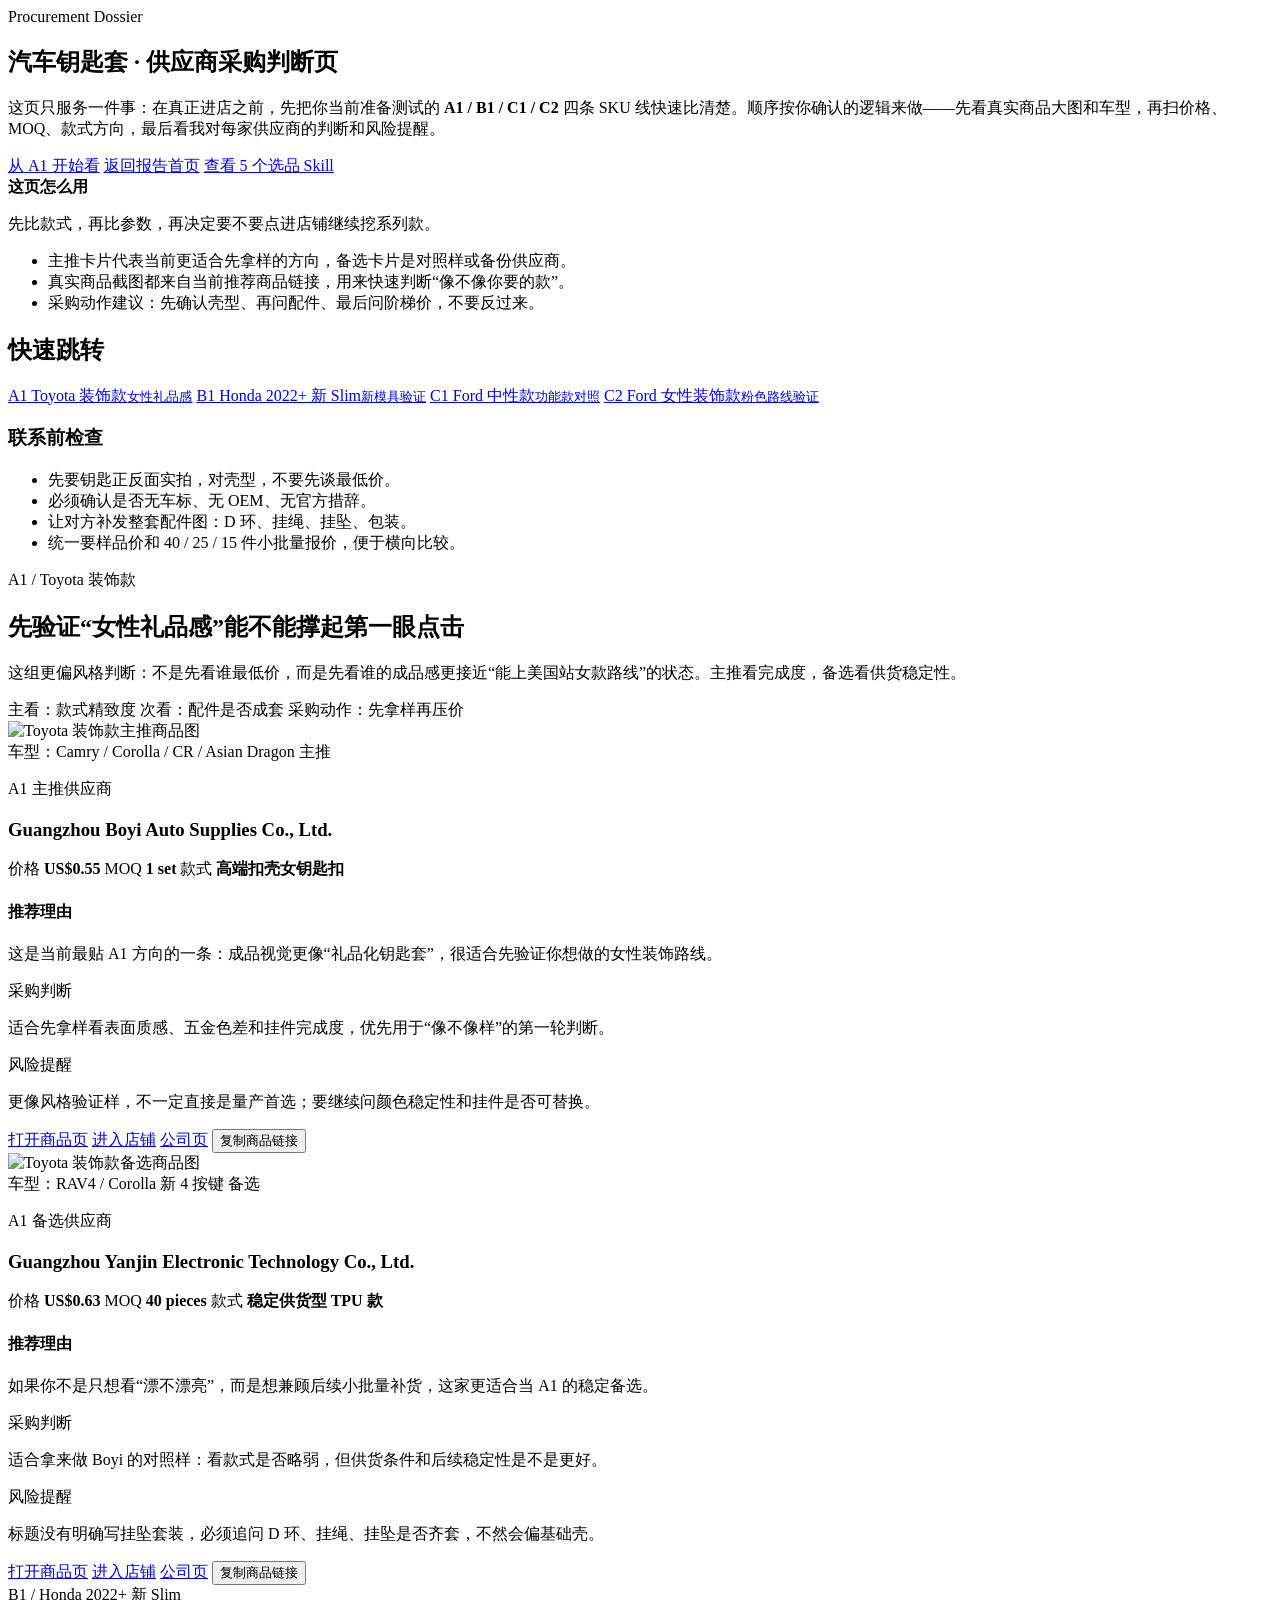
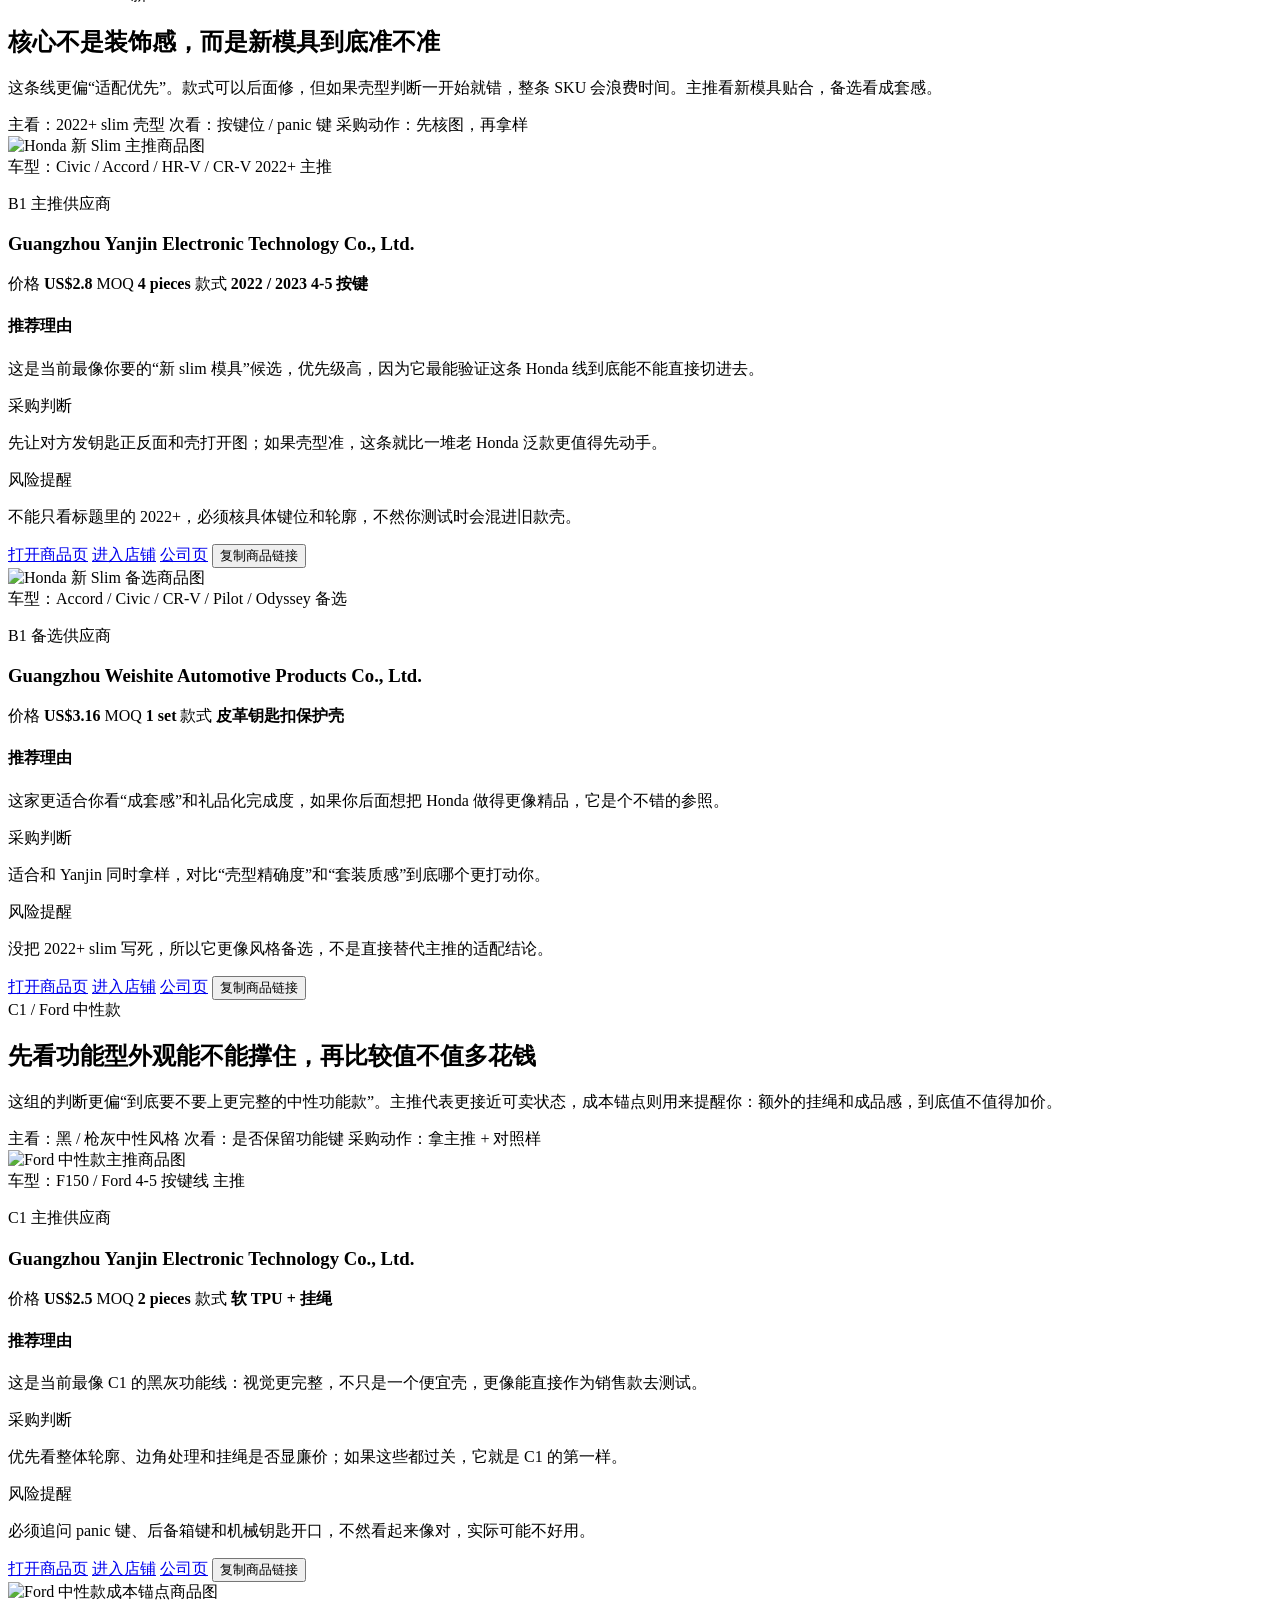
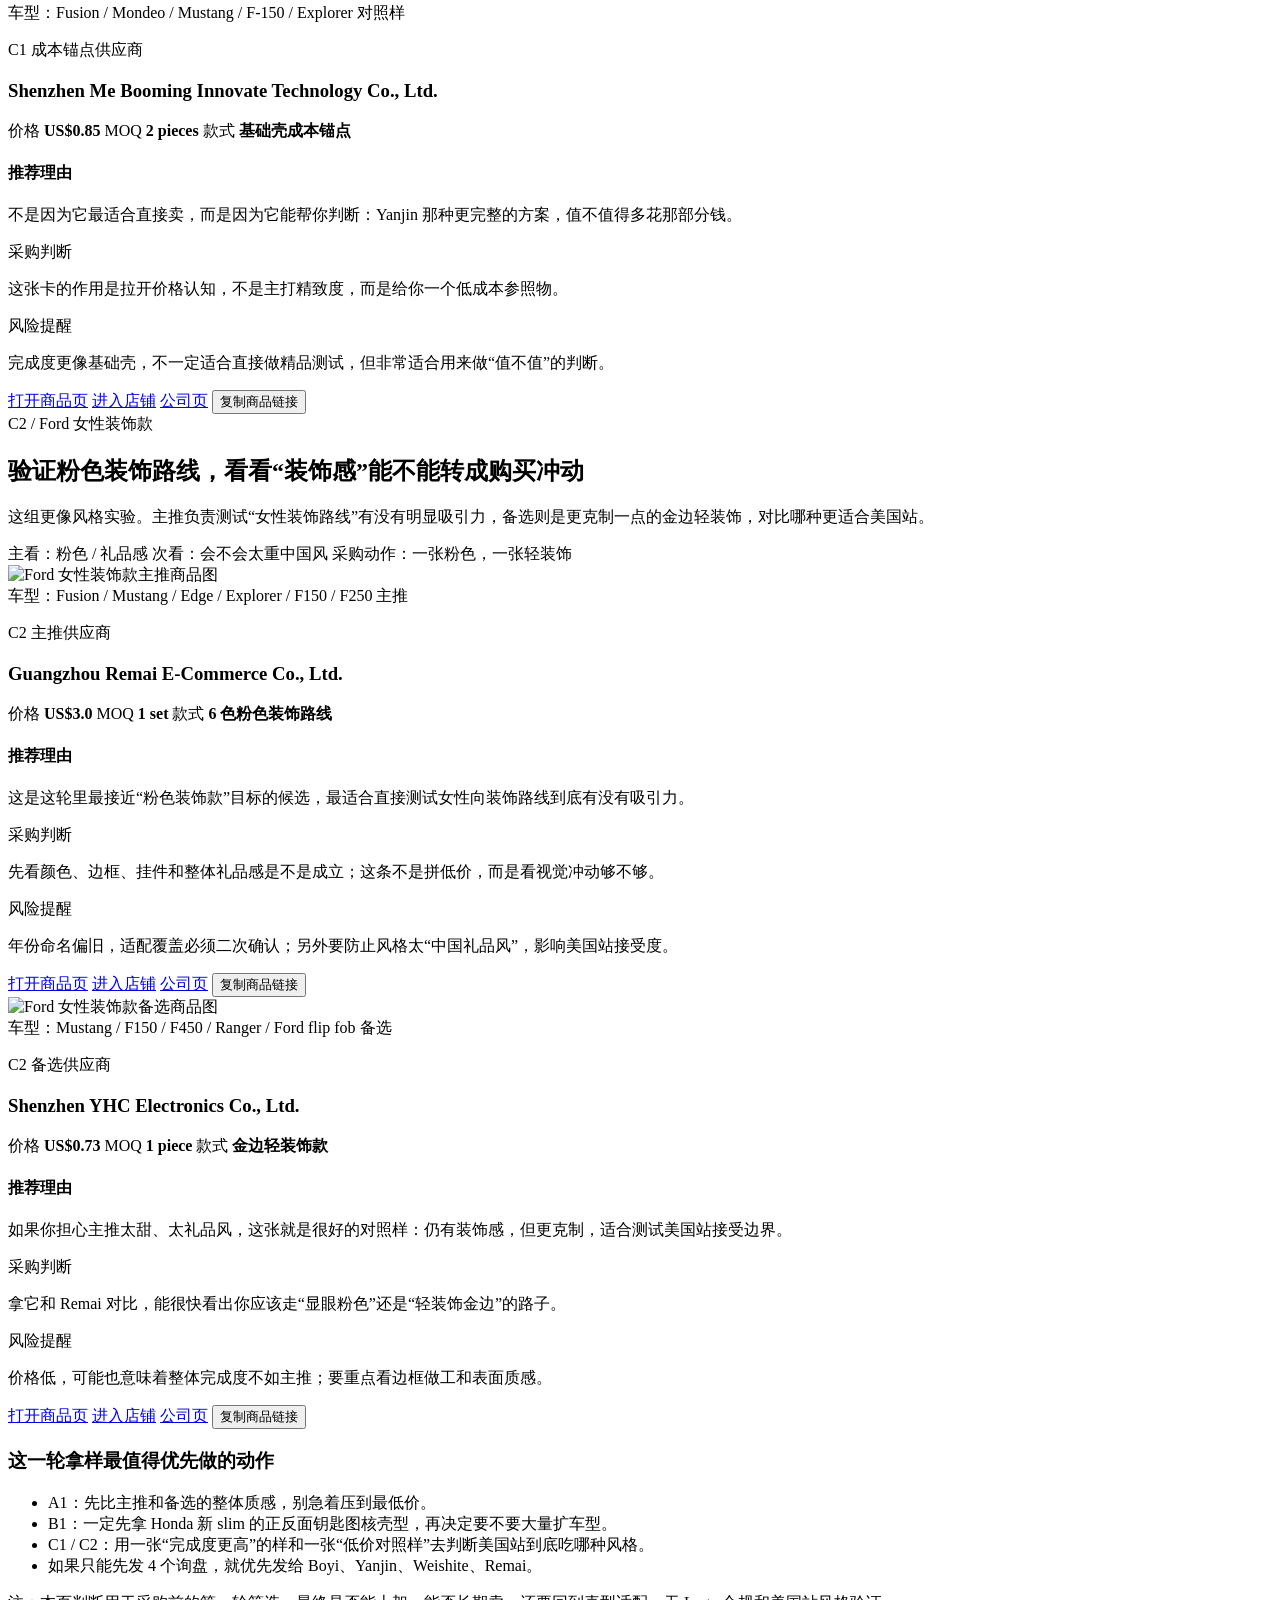
==== procurement/index.html @ e3910a0a "Deploy site update: procurement/index.html" ====
<!doctype html>
<html lang="zh-CN">
<head>
  <meta charset="UTF-8" />
  <meta name="viewport" content="width=device-width, initial-scale=1.0" />
  <title>供应商采购判断页</title>
  <link rel="stylesheet" href="./procurement.css" />
</head>
<body>
  <main class="shell">
    <section class="hero">
      <div class="hero-grid">
        <div class="hero-copy">
          <span class="eyebrow">Procurement Dossier</span>
          <h1>汽车钥匙套 · 供应商采购判断页</h1>
          <p>
            这页只服务一件事：在真正进店之前，先把你当前准备测试的
            <strong>A1 / B1 / C1 / C2</strong>
            四条 SKU 线快速比清楚。顺序按你确认的逻辑来做——先看真实商品大图和车型，再扫价格、MOQ、款式方向，最后看我对每家供应商的判断和风险提醒。
          </p>
          <div class="hero-actions">
            <a class="btn btn-primary" href="#a1">从 A1 开始看</a>
            <a class="btn btn-secondary" href="../">返回报告首页</a>
            <a class="btn btn-ghost" href="../skills/">查看 5 个选品 Skill</a>
          </div>
        </div>

        <aside class="overview-card">
          <strong>这页怎么用</strong>
          <p>先比款式，再比参数，再决定要不要点进店铺继续挖系列款。</p>
          <ul class="overview-points">
            <li>主推卡片代表当前更适合先拿样的方向，备选卡片是对照样或备份供应商。</li>
            <li>真实商品截图都来自当前推荐商品链接，用来快速判断“像不像你要的款”。</li>
            <li>采购动作建议：先确认壳型、再问配件、最后问阶梯价，不要反过来。</li>
          </ul>
        </aside>
      </div>
    </section>

    <div class="main-grid">
      <aside class="side-rail">
        <section class="aside-panel">
          <h2>快速跳转</h2>
          <div class="anchor-list">
            <a href="#a1"><span>A1 Toyota 装饰款</span><small>女性礼品感</small></a>
            <a href="#b1"><span>B1 Honda 2022+ 新 Slim</span><small>新模具验证</small></a>
            <a href="#c1"><span>C1 Ford 中性款</span><small>功能款对照</small></a>
            <a href="#c2"><span>C2 Ford 女性装饰款</span><small>粉色路线验证</small></a>
          </div>
        </section>

        <section class="aside-panel">
          <h3>联系前检查</h3>
          <ul>
            <li>先要钥匙正反面实拍，对壳型，不要先谈最低价。</li>
            <li>必须确认是否无车标、无 OEM、无官方措辞。</li>
            <li>让对方补发整套配件图：D 环、挂绳、挂坠、包装。</li>
            <li>统一要样品价和 40 / 25 / 15 件小批量报价，便于横向比较。</li>
          </ul>
        </section>
      </aside>

      <div class="content">
        <section id="a1" class="sku-section" data-sku="a1">
          <header class="sku-header">
            <span class="section-kicker">A1 / Toyota 装饰款</span>
            <h2>先验证“女性礼品感”能不能撑起第一眼点击</h2>
            <p class="sku-summary">
              这组更偏风格判断：不是先看谁最低价，而是先看谁的成品感更接近“能上美国站女款路线”的状态。主推看完成度，备选看供货稳定性。
            </p>
            <div class="sku-meta">
              <span class="meta-chip">主看：款式精致度</span>
              <span class="meta-chip">次看：配件是否成套</span>
              <span class="meta-chip">采购动作：先拿样再压价</span>
            </div>
          </header>

          <div class="offer-grid">
            <article class="offer-card">
              <div class="card-media">
                <img src="./assets/boyi-a1.jpg" alt="Toyota 装饰款主推商品图" loading="lazy" />
                <div class="media-overlay">
                  <span class="model-pill">车型：Camry / Corolla / CR / Asian Dragon</span>
                  <span class="card-badge">主推</span>
                </div>
              </div>
              <div class="card-body">
                <header class="card-head">
                  <p class="supplier-subtitle">A1 主推供应商</p>
                  <h3 class="supplier-name">Guangzhou Boyi Auto Supplies Co., Ltd.</h3>
                </header>

                <div class="metrics">
                  <span class="metric" data-field="price">价格 <strong>US$0.55</strong></span>
                  <span class="metric" data-field="moq">MOQ <strong>1 set</strong></span>
                  <span class="metric">款式 <strong>高端扣壳女钥匙扣</strong></span>
                </div>

                <div class="card-copy">
                  <h4>推荐理由</h4>
                  <p>这是当前最贴 A1 方向的一条：成品视觉更像“礼品化钥匙套”，很适合先验证你想做的女性装饰路线。</p>
                </div>

                <div class="notes-grid">
                  <div class="note-box">
                    <span class="note-label">采购判断</span>
                    <p>适合先拿样看表面质感、五金色差和挂件完成度，优先用于“像不像样”的第一轮判断。</p>
                  </div>
                  <div class="note-box">
                    <span class="note-label">风险提醒</span>
                    <p>更像风格验证样，不一定直接是量产首选；要继续问颜色稳定性和挂件是否可替换。</p>
                  </div>
                </div>

                <div class="card-actions">
                  <a class="btn btn-primary" data-link="product" href="https://chinese.alibaba.com/product-detail/Suitable-for-Toyota-New-Camry-Corolla-1601281068478.html" target="_blank" rel="noreferrer">打开商品页</a>
                  <a class="btn btn-secondary" data-link="store" href="https://boyiautosupplies.en.alibaba.com/" target="_blank" rel="noreferrer">进入店铺</a>
                  <a class="btn btn-ghost" href="https://boyiautosupplies.en.alibaba.com/zh_CN/company_profile.html" target="_blank" rel="noreferrer">公司页</a>
                  <button class="btn btn-ghost" type="button" data-copy="https://chinese.alibaba.com/product-detail/Suitable-for-Toyota-New-Camry-Corolla-1601281068478.html">复制商品链接</button>
                </div>
              </div>
            </article>

            <article class="offer-card">
              <div class="card-media">
                <img src="./assets/yanjin-a1.jpg" alt="Toyota 装饰款备选商品图" loading="lazy" />
                <div class="media-overlay">
                  <span class="model-pill">车型：RAV4 / Corolla 新 4 按键</span>
                  <span class="card-badge">备选</span>
                </div>
              </div>
              <div class="card-body">
                <header class="card-head">
                  <p class="supplier-subtitle">A1 备选供应商</p>
                  <h3 class="supplier-name">Guangzhou Yanjin Electronic Technology Co., Ltd.</h3>
                </header>

                <div class="metrics">
                  <span class="metric" data-field="price">价格 <strong>US$0.63</strong></span>
                  <span class="metric" data-field="moq">MOQ <strong>40 pieces</strong></span>
                  <span class="metric">款式 <strong>稳定供货型 TPU 款</strong></span>
                </div>

                <div class="card-copy">
                  <h4>推荐理由</h4>
                  <p>如果你不是只想看“漂不漂亮”，而是想兼顾后续小批量补货，这家更适合当 A1 的稳定备选。</p>
                </div>

                <div class="notes-grid">
                  <div class="note-box">
                    <span class="note-label">采购判断</span>
                    <p>适合拿来做 Boyi 的对照样：看款式是否略弱，但供货条件和后续稳定性是不是更好。</p>
                  </div>
                  <div class="note-box">
                    <span class="note-label">风险提醒</span>
                    <p>标题没有明确写挂坠套装，必须追问 D 环、挂绳、挂坠是否齐套，不然会偏基础壳。</p>
                  </div>
                </div>

                <div class="card-actions">
                  <a class="btn btn-primary" data-link="product" href="https://chinese.alibaba.com/product-detail/Hot-Sale-2022-TPU-Key-Fob-1601611081190.html" target="_blank" rel="noreferrer">打开商品页</a>
                  <a class="btn btn-secondary" data-link="store" href="https://relyus.en.alibaba.com/" target="_blank" rel="noreferrer">进入店铺</a>
                  <a class="btn btn-ghost" href="https://relyus.en.alibaba.com/zh_CN/company_profile.html" target="_blank" rel="noreferrer">公司页</a>
                  <button class="btn btn-ghost" type="button" data-copy="https://chinese.alibaba.com/product-detail/Hot-Sale-2022-TPU-Key-Fob-1601611081190.html">复制商品链接</button>
                </div>
              </div>
            </article>
          </div>
        </section>

        <section id="b1" class="sku-section" data-sku="b1">
          <header class="sku-header">
            <span class="section-kicker">B1 / Honda 2022+ 新 Slim</span>
            <h2>核心不是装饰感，而是新模具到底准不准</h2>
            <p class="sku-summary">
              这条线更偏“适配优先”。款式可以后面修，但如果壳型判断一开始就错，整条 SKU 会浪费时间。主推看新模具贴合，备选看成套感。
            </p>
            <div class="sku-meta">
              <span class="meta-chip">主看：2022+ slim 壳型</span>
              <span class="meta-chip">次看：按键位 / panic 键</span>
              <span class="meta-chip">采购动作：先核图，再拿样</span>
            </div>
          </header>

          <div class="offer-grid">
            <article class="offer-card">
              <div class="card-media">
                <img src="./assets/yanjin-b1.jpg" alt="Honda 新 Slim 主推商品图" loading="lazy" />
                <div class="media-overlay">
                  <span class="model-pill">车型：Civic / Accord / HR-V / CR-V 2022+</span>
                  <span class="card-badge">主推</span>
                </div>
              </div>
              <div class="card-body">
                <header class="card-head">
                  <p class="supplier-subtitle">B1 主推供应商</p>
                  <h3 class="supplier-name">Guangzhou Yanjin Electronic Technology Co., Ltd.</h3>
                </header>

                <div class="metrics">
                  <span class="metric" data-field="price">价格 <strong>US$2.8</strong></span>
                  <span class="metric" data-field="moq">MOQ <strong>4 pieces</strong></span>
                  <span class="metric">款式 <strong>2022 / 2023 4-5 按键</strong></span>
                </div>

                <div class="card-copy">
                  <h4>推荐理由</h4>
                  <p>这是当前最像你要的“新 slim 模具”候选，优先级高，因为它最能验证这条 Honda 线到底能不能直接切进去。</p>
                </div>

                <div class="notes-grid">
                  <div class="note-box">
                    <span class="note-label">采购判断</span>
                    <p>先让对方发钥匙正反面和壳打开图；如果壳型准，这条就比一堆老 Honda 泛款更值得先动手。</p>
                  </div>
                  <div class="note-box">
                    <span class="note-label">风险提醒</span>
                    <p>不能只看标题里的 2022+，必须核具体键位和轮廓，不然你测试时会混进旧款壳。</p>
                  </div>
                </div>

                <div class="card-actions">
                  <a class="btn btn-primary" data-link="product" href="https://chinese.alibaba.com/product-detail/Button-Car-Key-Case-Cover-for-1601534165012.html" target="_blank" rel="noreferrer">打开商品页</a>
                  <a class="btn btn-secondary" data-link="store" href="https://relyus.en.alibaba.com/" target="_blank" rel="noreferrer">进入店铺</a>
                  <a class="btn btn-ghost" href="https://relyus.en.alibaba.com/zh_CN/company_profile.html" target="_blank" rel="noreferrer">公司页</a>
                  <button class="btn btn-ghost" type="button" data-copy="https://chinese.alibaba.com/product-detail/Button-Car-Key-Case-Cover-for-1601534165012.html">复制商品链接</button>
                </div>
              </div>
            </article>

            <article class="offer-card">
              <div class="card-media">
                <img src="./assets/weishite-b1.jpg" alt="Honda 新 Slim 备选商品图" loading="lazy" />
                <div class="media-overlay">
                  <span class="model-pill">车型：Accord / Civic / CR-V / Pilot / Odyssey</span>
                  <span class="card-badge">备选</span>
                </div>
              </div>
              <div class="card-body">
                <header class="card-head">
                  <p class="supplier-subtitle">B1 备选供应商</p>
                  <h3 class="supplier-name">Guangzhou Weishite Automotive Products Co., Ltd.</h3>
                </header>

                <div class="metrics">
                  <span class="metric" data-field="price">价格 <strong>US$3.16</strong></span>
                  <span class="metric" data-field="moq">MOQ <strong>1 set</strong></span>
                  <span class="metric">款式 <strong>皮革钥匙扣保护壳</strong></span>
                </div>

                <div class="card-copy">
                  <h4>推荐理由</h4>
                  <p>这家更适合你看“成套感”和礼品化完成度，如果你后面想把 Honda 做得更像精品，它是个不错的参照。</p>
                </div>

                <div class="notes-grid">
                  <div class="note-box">
                    <span class="note-label">采购判断</span>
                    <p>适合和 Yanjin 同时拿样，对比“壳型精确度”和“套装质感”到底哪个更打动你。</p>
                  </div>
                  <div class="note-box">
                    <span class="note-label">风险提醒</span>
                    <p>没把 2022+ slim 写死，所以它更像风格备选，不是直接替代主推的适配结论。</p>
                  </div>
                </div>

                <div class="card-actions">
                  <a class="btn btn-primary" data-link="product" href="https://chinese.alibaba.com/product-detail/For-Honda-Key-Fob-Cover-with-1601408166419.html" target="_blank" rel="noreferrer">打开商品页</a>
                  <a class="btn btn-secondary" data-link="store" href="https://gzweishite.en.alibaba.com/" target="_blank" rel="noreferrer">进入店铺</a>
                  <a class="btn btn-ghost" href="https://gzweishite.en.alibaba.com/zh_CN/company_profile.html" target="_blank" rel="noreferrer">公司页</a>
                  <button class="btn btn-ghost" type="button" data-copy="https://chinese.alibaba.com/product-detail/For-Honda-Key-Fob-Cover-with-1601408166419.html">复制商品链接</button>
                </div>
              </div>
            </article>
          </div>
        </section>

        <section id="c1" class="sku-section" data-sku="c1">
          <header class="sku-header">
            <span class="section-kicker">C1 / Ford 中性款</span>
            <h2>先看功能型外观能不能撑住，再比较值不值多花钱</h2>
            <p class="sku-summary">
              这组的判断更偏“到底要不要上更完整的中性功能款”。主推代表更接近可卖状态，成本锚点则用来提醒你：额外的挂绳和成品感，到底值不值得加价。
            </p>
            <div class="sku-meta">
              <span class="meta-chip">主看：黑 / 枪灰中性风格</span>
              <span class="meta-chip">次看：是否保留功能键</span>
              <span class="meta-chip">采购动作：拿主推 + 对照样</span>
            </div>
          </header>

          <div class="offer-grid">
            <article class="offer-card">
              <div class="card-media">
                <img src="./assets/yanjin-c1.jpg" alt="Ford 中性款主推商品图" loading="lazy" />
                <div class="media-overlay">
                  <span class="model-pill">车型：F150 / Ford 4-5 按键线</span>
                  <span class="card-badge">主推</span>
                </div>
              </div>
              <div class="card-body">
                <header class="card-head">
                  <p class="supplier-subtitle">C1 主推供应商</p>
                  <h3 class="supplier-name">Guangzhou Yanjin Electronic Technology Co., Ltd.</h3>
                </header>

                <div class="metrics">
                  <span class="metric" data-field="price">价格 <strong>US$2.5</strong></span>
                  <span class="metric" data-field="moq">MOQ <strong>2 pieces</strong></span>
                  <span class="metric">款式 <strong>软 TPU + 挂绳</strong></span>
                </div>

                <div class="card-copy">
                  <h4>推荐理由</h4>
                  <p>这是当前最像 C1 的黑灰功能线：视觉更完整，不只是一个便宜壳，更像能直接作为销售款去测试。</p>
                </div>

                <div class="notes-grid">
                  <div class="note-box">
                    <span class="note-label">采购判断</span>
                    <p>优先看整体轮廓、边角处理和挂绳是否显廉价；如果这些都过关，它就是 C1 的第一样。</p>
                  </div>
                  <div class="note-box">
                    <span class="note-label">风险提醒</span>
                    <p>必须追问 panic 键、后备箱键和机械钥匙开口，不然看起来像对，实际可能不好用。</p>
                  </div>
                </div>

                <div class="card-actions">
                  <a class="btn btn-primary" data-link="product" href="https://chinese.alibaba.com/product-detail/Relyus-TPU-Key-Fob-Cover-for-1601449259614.html" target="_blank" rel="noreferrer">打开商品页</a>
                  <a class="btn btn-secondary" data-link="store" href="https://relyus.en.alibaba.com/" target="_blank" rel="noreferrer">进入店铺</a>
                  <a class="btn btn-ghost" href="https://relyus.en.alibaba.com/zh_CN/company_profile.html" target="_blank" rel="noreferrer">公司页</a>
                  <button class="btn btn-ghost" type="button" data-copy="https://chinese.alibaba.com/product-detail/Relyus-TPU-Key-Fob-Cover-for-1601449259614.html">复制商品链接</button>
                </div>
              </div>
            </article>

            <article class="offer-card">
              <div class="card-media">
                <img src="./assets/mebooming-c1.jpg" alt="Ford 中性款成本锚点商品图" loading="lazy" />
                <div class="media-overlay">
                  <span class="model-pill">车型：Fusion / Mondeo / Mustang / F-150 / Explorer</span>
                  <span class="card-badge">对照样</span>
                </div>
              </div>
              <div class="card-body">
                <header class="card-head">
                  <p class="supplier-subtitle">C1 成本锚点供应商</p>
                  <h3 class="supplier-name">Shenzhen Me Booming Innovate Technology Co., Ltd.</h3>
                </header>

                <div class="metrics">
                  <span class="metric" data-field="price">价格 <strong>US$0.85</strong></span>
                  <span class="metric" data-field="moq">MOQ <strong>2 pieces</strong></span>
                  <span class="metric">款式 <strong>基础壳成本锚点</strong></span>
                </div>

                <div class="card-copy">
                  <h4>推荐理由</h4>
                  <p>不是因为它最适合直接卖，而是因为它能帮你判断：Yanjin 那种更完整的方案，值不值得多花那部分钱。</p>
                </div>

                <div class="notes-grid">
                  <div class="note-box">
                    <span class="note-label">采购判断</span>
                    <p>这张卡的作用是拉开价格认知，不是主打精致度，而是给你一个低成本参照物。</p>
                  </div>
                  <div class="note-box">
                    <span class="note-label">风险提醒</span>
                    <p>完成度更像基础壳，不一定适合直接做精品测试，但非常适合用来做“值不值”的判断。</p>
                  </div>
                </div>

                <div class="card-actions">
                  <a class="btn btn-primary" data-link="product" href="https://chinese.alibaba.com/product-detail/Soft-Tpu-Car-Key-Case-Fob-1600607175706.html" target="_blank" rel="noreferrer">打开商品页</a>
                  <a class="btn btn-secondary" data-link="store" href="https://chekhoob.en.alibaba.com/" target="_blank" rel="noreferrer">进入店铺</a>
                  <a class="btn btn-ghost" href="https://chekhoob.en.alibaba.com/zh_CN/company_profile.html" target="_blank" rel="noreferrer">公司页</a>
                  <button class="btn btn-ghost" type="button" data-copy="https://chinese.alibaba.com/product-detail/Soft-Tpu-Car-Key-Case-Fob-1600607175706.html">复制商品链接</button>
                </div>
              </div>
            </article>
          </div>
        </section>

        <section id="c2" class="sku-section" data-sku="c2">
          <header class="sku-header">
            <span class="section-kicker">C2 / Ford 女性装饰款</span>
            <h2>验证粉色装饰路线，看看“装饰感”能不能转成购买冲动</h2>
            <p class="sku-summary">
              这组更像风格实验。主推负责测试“女性装饰路线”有没有明显吸引力，备选则是更克制一点的金边轻装饰，对比哪种更适合美国站。
            </p>
            <div class="sku-meta">
              <span class="meta-chip">主看：粉色 / 礼品感</span>
              <span class="meta-chip">次看：会不会太重中国风</span>
              <span class="meta-chip">采购动作：一张粉色，一张轻装饰</span>
            </div>
          </header>

          <div class="offer-grid">
            <article class="offer-card">
              <div class="card-media">
                <img src="./assets/remai-c2.jpg" alt="Ford 女性装饰款主推商品图" loading="lazy" />
                <div class="media-overlay">
                  <span class="model-pill">车型：Fusion / Mustang / Edge / Explorer / F150 / F250</span>
                  <span class="card-badge">主推</span>
                </div>
              </div>
              <div class="card-body">
                <header class="card-head">
                  <p class="supplier-subtitle">C2 主推供应商</p>
                  <h3 class="supplier-name">Guangzhou Remai E-Commerce Co., Ltd.</h3>
                </header>

                <div class="metrics">
                  <span class="metric" data-field="price">价格 <strong>US$3.0</strong></span>
                  <span class="metric" data-field="moq">MOQ <strong>1 set</strong></span>
                  <span class="metric">款式 <strong>6 色粉色装饰路线</strong></span>
                </div>

                <div class="card-copy">
                  <h4>推荐理由</h4>
                  <p>这是这轮里最接近“粉色装饰款”目标的候选，最适合直接测试女性向装饰路线到底有没有吸引力。</p>
                </div>

                <div class="notes-grid">
                  <div class="note-box">
                    <span class="note-label">采购判断</span>
                    <p>先看颜色、边框、挂件和整体礼品感是不是成立；这条不是拼低价，而是看视觉冲动够不够。</p>
                  </div>
                  <div class="note-box">
                    <span class="note-label">风险提醒</span>
                    <p>年份命名偏旧，适配覆盖必须二次确认；另外要防止风格太“中国礼品风”，影响美国站接受度。</p>
                  </div>
                </div>

                <div class="card-actions">
                  <a class="btn btn-primary" data-link="product" href="https://chinese.alibaba.com/product-detail/Car-TPU-Remote-Key-Fob-Cover-1601360875009.html" target="_blank" rel="noreferrer">打开商品页</a>
                  <a class="btn btn-secondary" data-link="store" href="https://rmautodesign.en.alibaba.com/" target="_blank" rel="noreferrer">进入店铺</a>
                  <a class="btn btn-ghost" href="https://rmautodesign.en.alibaba.com/zh_CN/company_profile.html" target="_blank" rel="noreferrer">公司页</a>
                  <button class="btn btn-ghost" type="button" data-copy="https://chinese.alibaba.com/product-detail/Car-TPU-Remote-Key-Fob-Cover-1601360875009.html">复制商品链接</button>
                </div>
              </div>
            </article>

            <article class="offer-card">
              <div class="card-media">
                <img src="./assets/yhc-c2.jpg" alt="Ford 女性装饰款备选商品图" loading="lazy" />
                <div class="media-overlay">
                  <span class="model-pill">车型：Mustang / F150 / F450 / Ranger / Ford flip fob</span>
                  <span class="card-badge">备选</span>
                </div>
              </div>
              <div class="card-body">
                <header class="card-head">
                  <p class="supplier-subtitle">C2 备选供应商</p>
                  <h3 class="supplier-name">Shenzhen YHC Electronics Co., Ltd.</h3>
                </header>

                <div class="metrics">
                  <span class="metric" data-field="price">价格 <strong>US$0.73</strong></span>
                  <span class="metric" data-field="moq">MOQ <strong>1 piece</strong></span>
                  <span class="metric">款式 <strong>金边轻装饰款</strong></span>
                </div>

                <div class="card-copy">
                  <h4>推荐理由</h4>
                  <p>如果你担心主推太甜、太礼品风，这张就是很好的对照样：仍有装饰感，但更克制，适合测试美国站接受边界。</p>
                </div>

                <div class="notes-grid">
                  <div class="note-box">
                    <span class="note-label">采购判断</span>
                    <p>拿它和 Remai 对比，能很快看出你应该走“显眼粉色”还是“轻装饰金边”的路子。</p>
                  </div>
                  <div class="note-box">
                    <span class="note-label">风险提醒</span>
                    <p>价格低，可能也意味着整体完成度不如主推；要重点看边框做工和表面质感。</p>
                  </div>
                </div>

                <div class="card-actions">
                  <a class="btn btn-primary" data-link="product" href="https://chinese.alibaba.com/product-detail/Gold-Edge-TPU-Car-Key-Cover-1601250878898.html" target="_blank" rel="noreferrer">打开商品页</a>
                  <a class="btn btn-secondary" data-link="store" href="https://trinto.en.alibaba.com/" target="_blank" rel="noreferrer">进入店铺</a>
                  <a class="btn btn-ghost" href="https://trinto.en.alibaba.com/zh_CN/company_profile.html" target="_blank" rel="noreferrer">公司页</a>
                  <button class="btn btn-ghost" type="button" data-copy="https://chinese.alibaba.com/product-detail/Gold-Edge-TPU-Car-Key-Cover-1601250878898.html">复制商品链接</button>
                </div>
              </div>
            </article>
          </div>
        </section>

        <section class="quick-notes">
          <h3>这一轮拿样最值得优先做的动作</h3>
          <ul>
            <li>A1：先比主推和备选的整体质感，别急着压到最低价。</li>
            <li>B1：一定先拿 Honda 新 slim 的正反面钥匙图核壳型，再决定要不要大量扩车型。</li>
            <li>C1 / C2：用一张“完成度更高”的样和一张“低价对照样”去判断美国站到底吃哪种风格。</li>
            <li>如果只能先发 4 个询盘，就优先发给 Boyi、Yanjin、Weishite、Remai。</li>
          </ul>
          <p class="footer-note">注：本页判断用于采购前的第一轮筛选，最终是否能上架、能否长期卖，还要回到壳型适配、无 Logo 合规和美国站风格验证。</p>
        </section>
      </div>
    </div>
  </main>

  <div class="copy-toast" data-copy-toast></div>
  <script src="./procurement.js"></script>
</body>
</html>
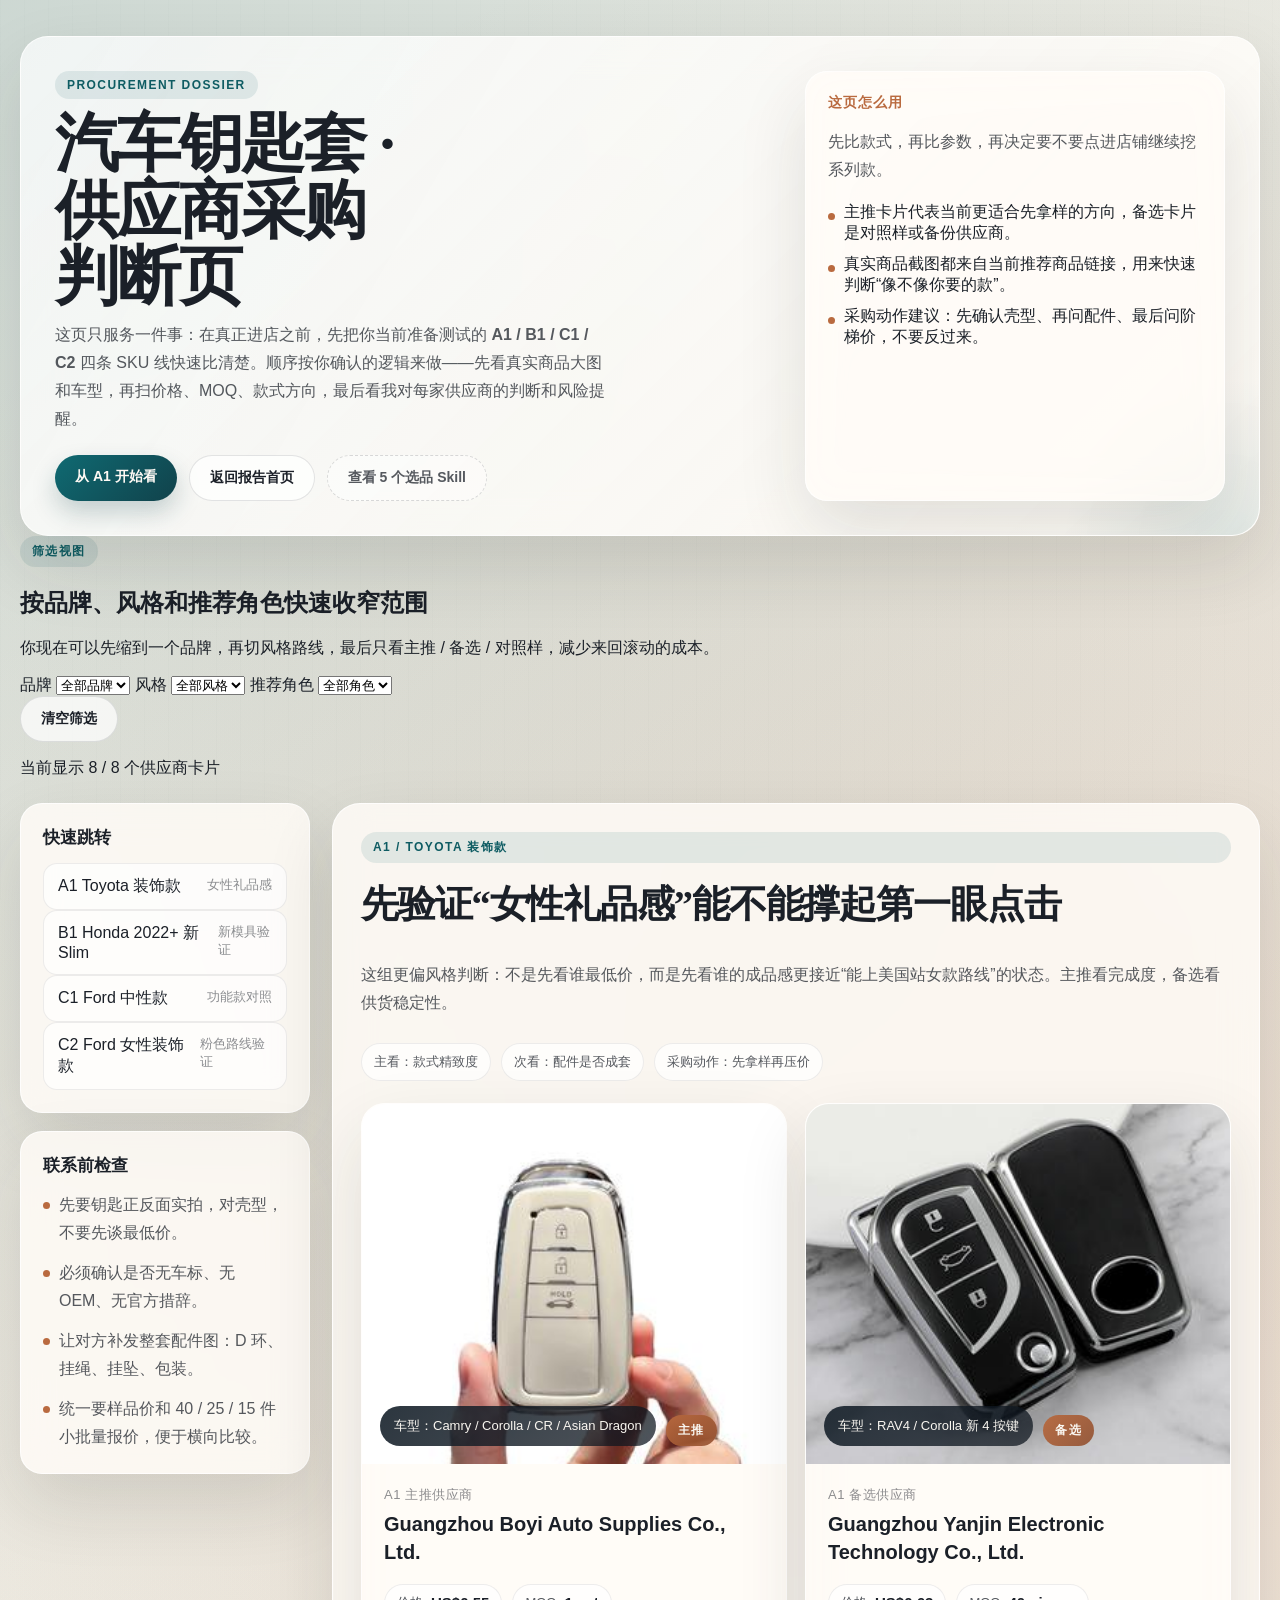
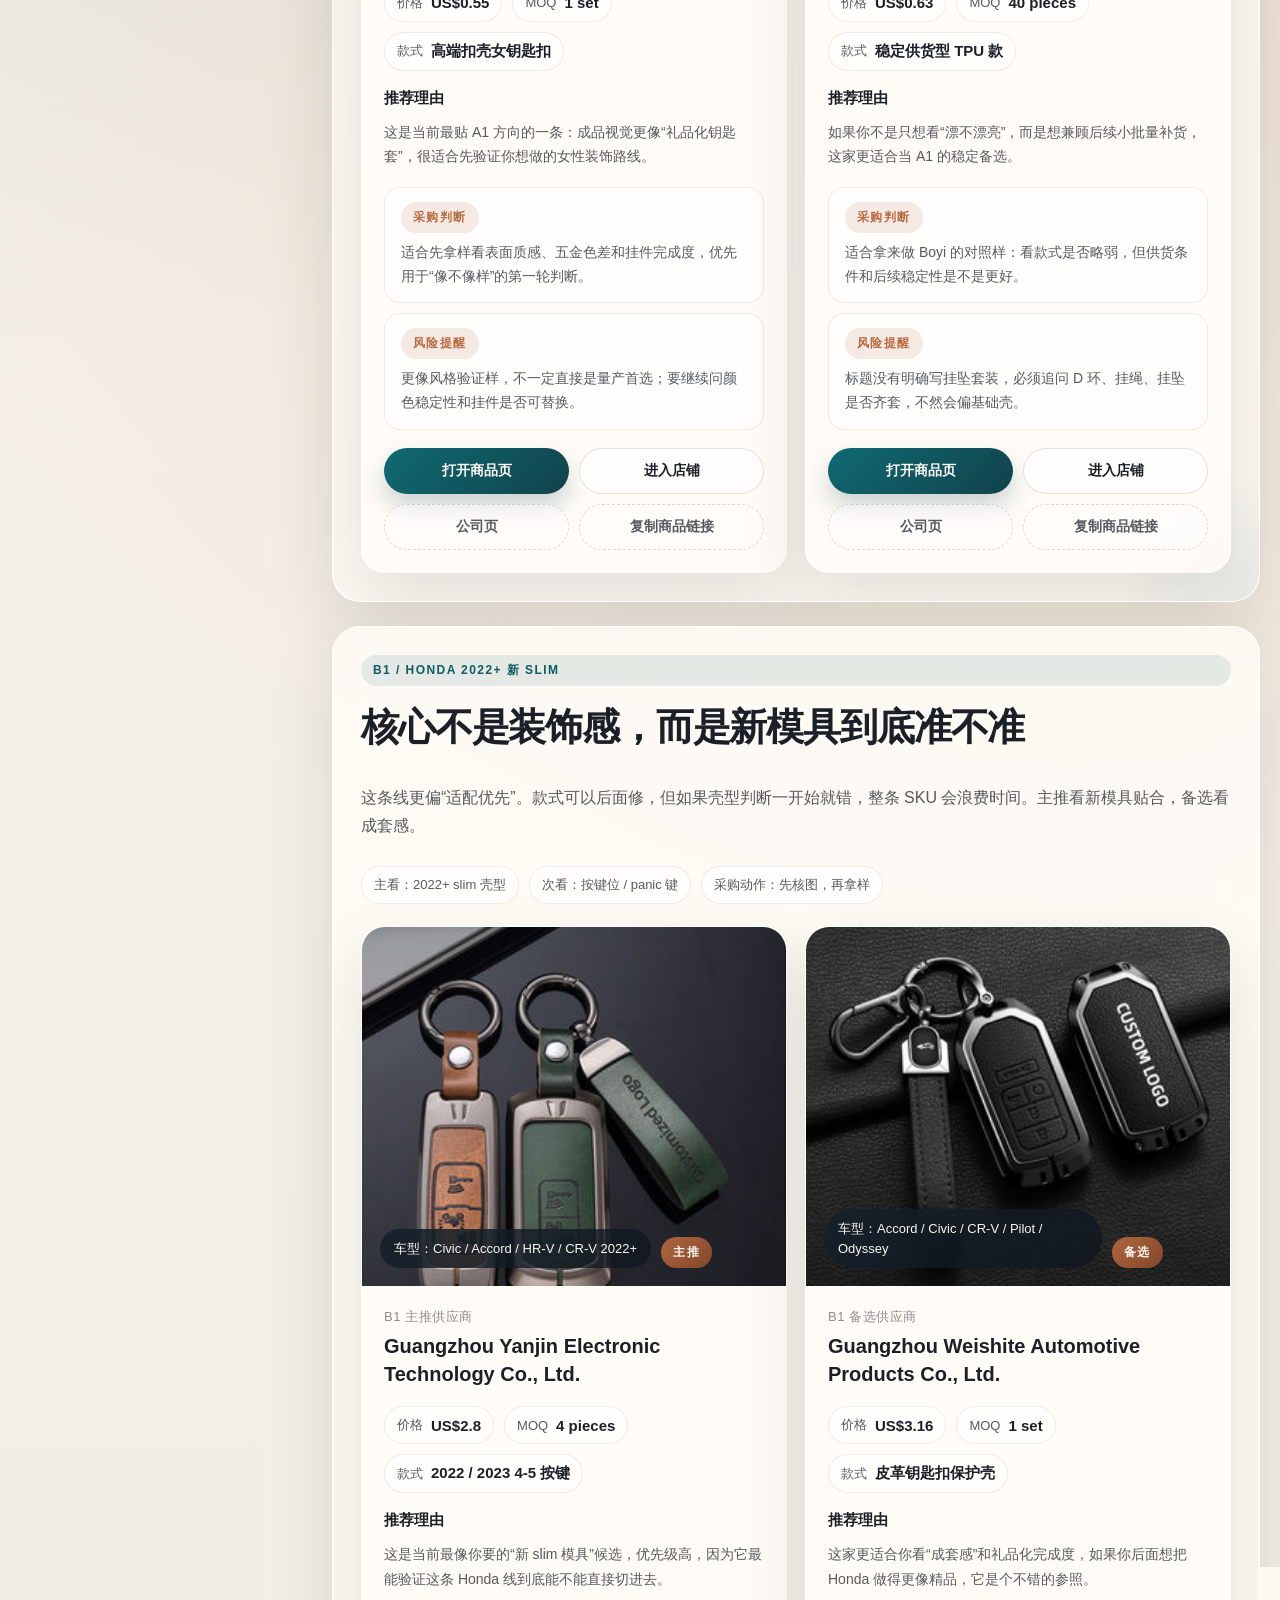
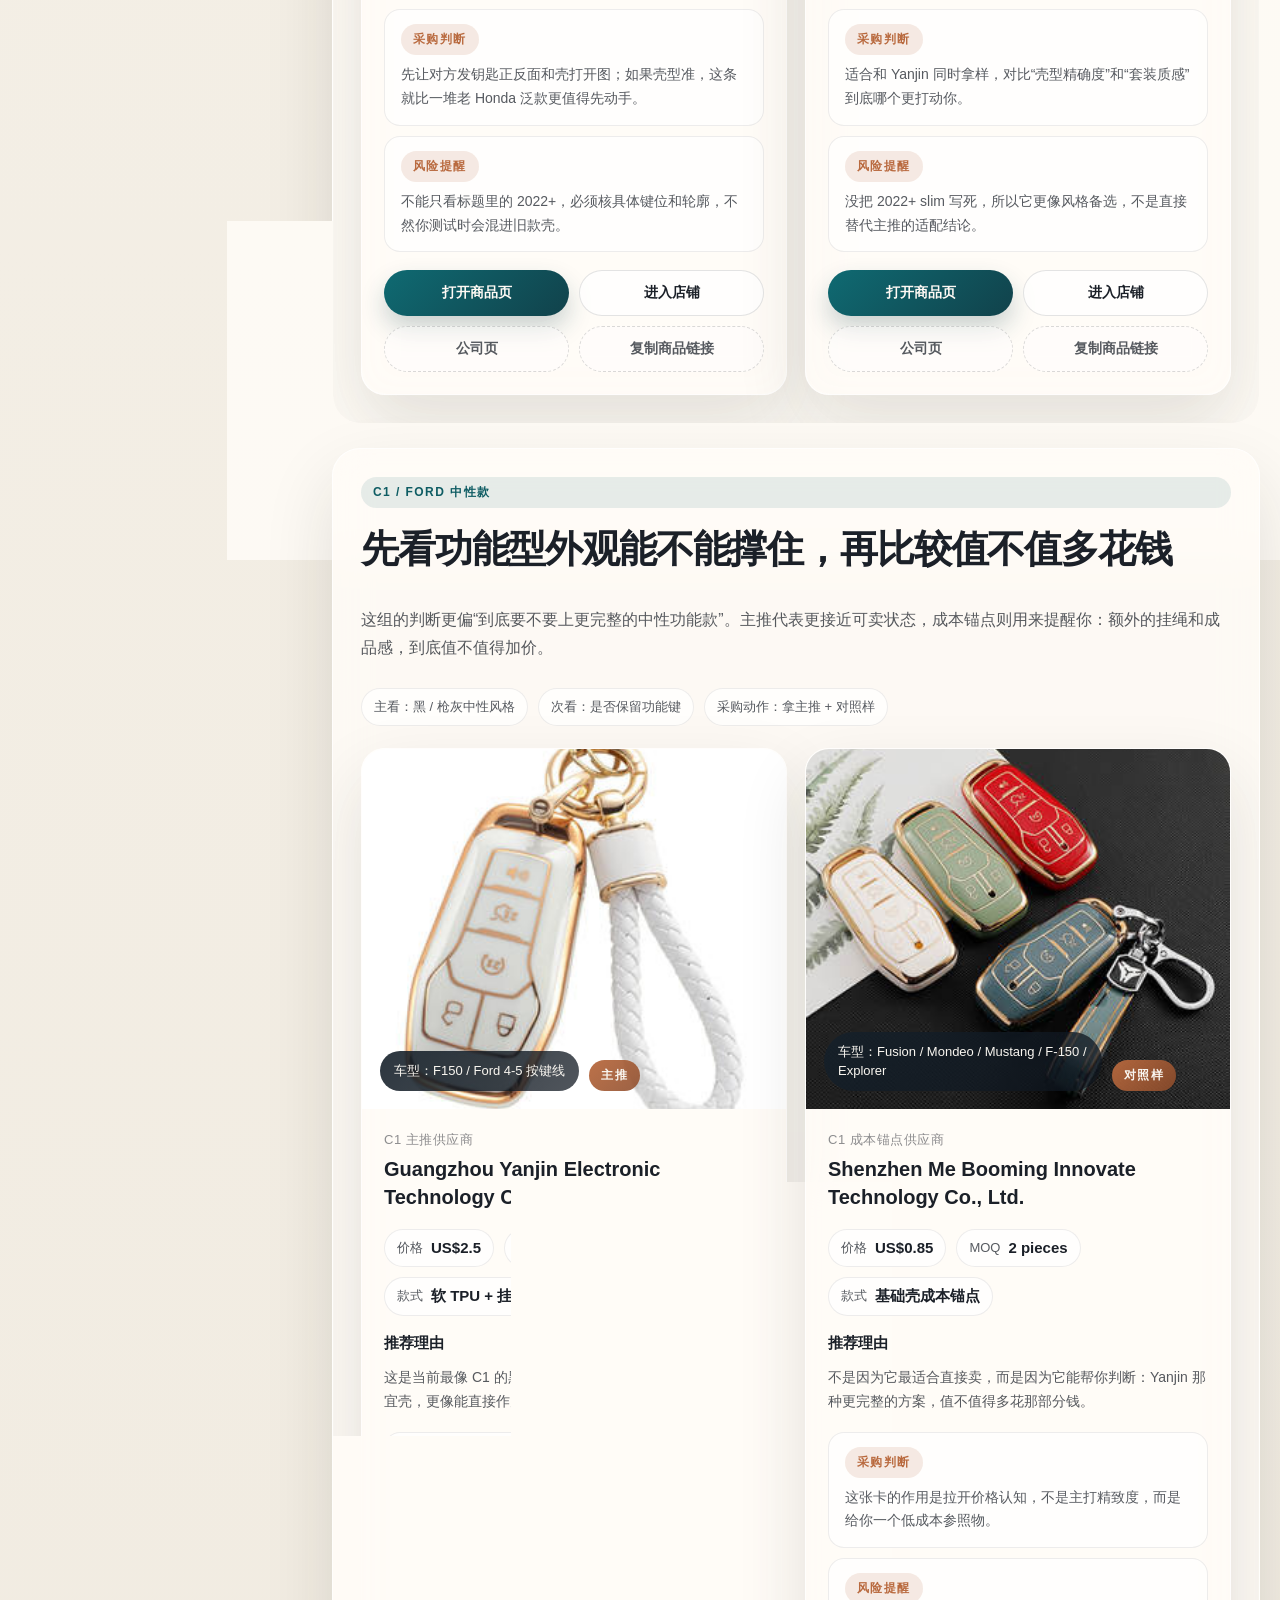
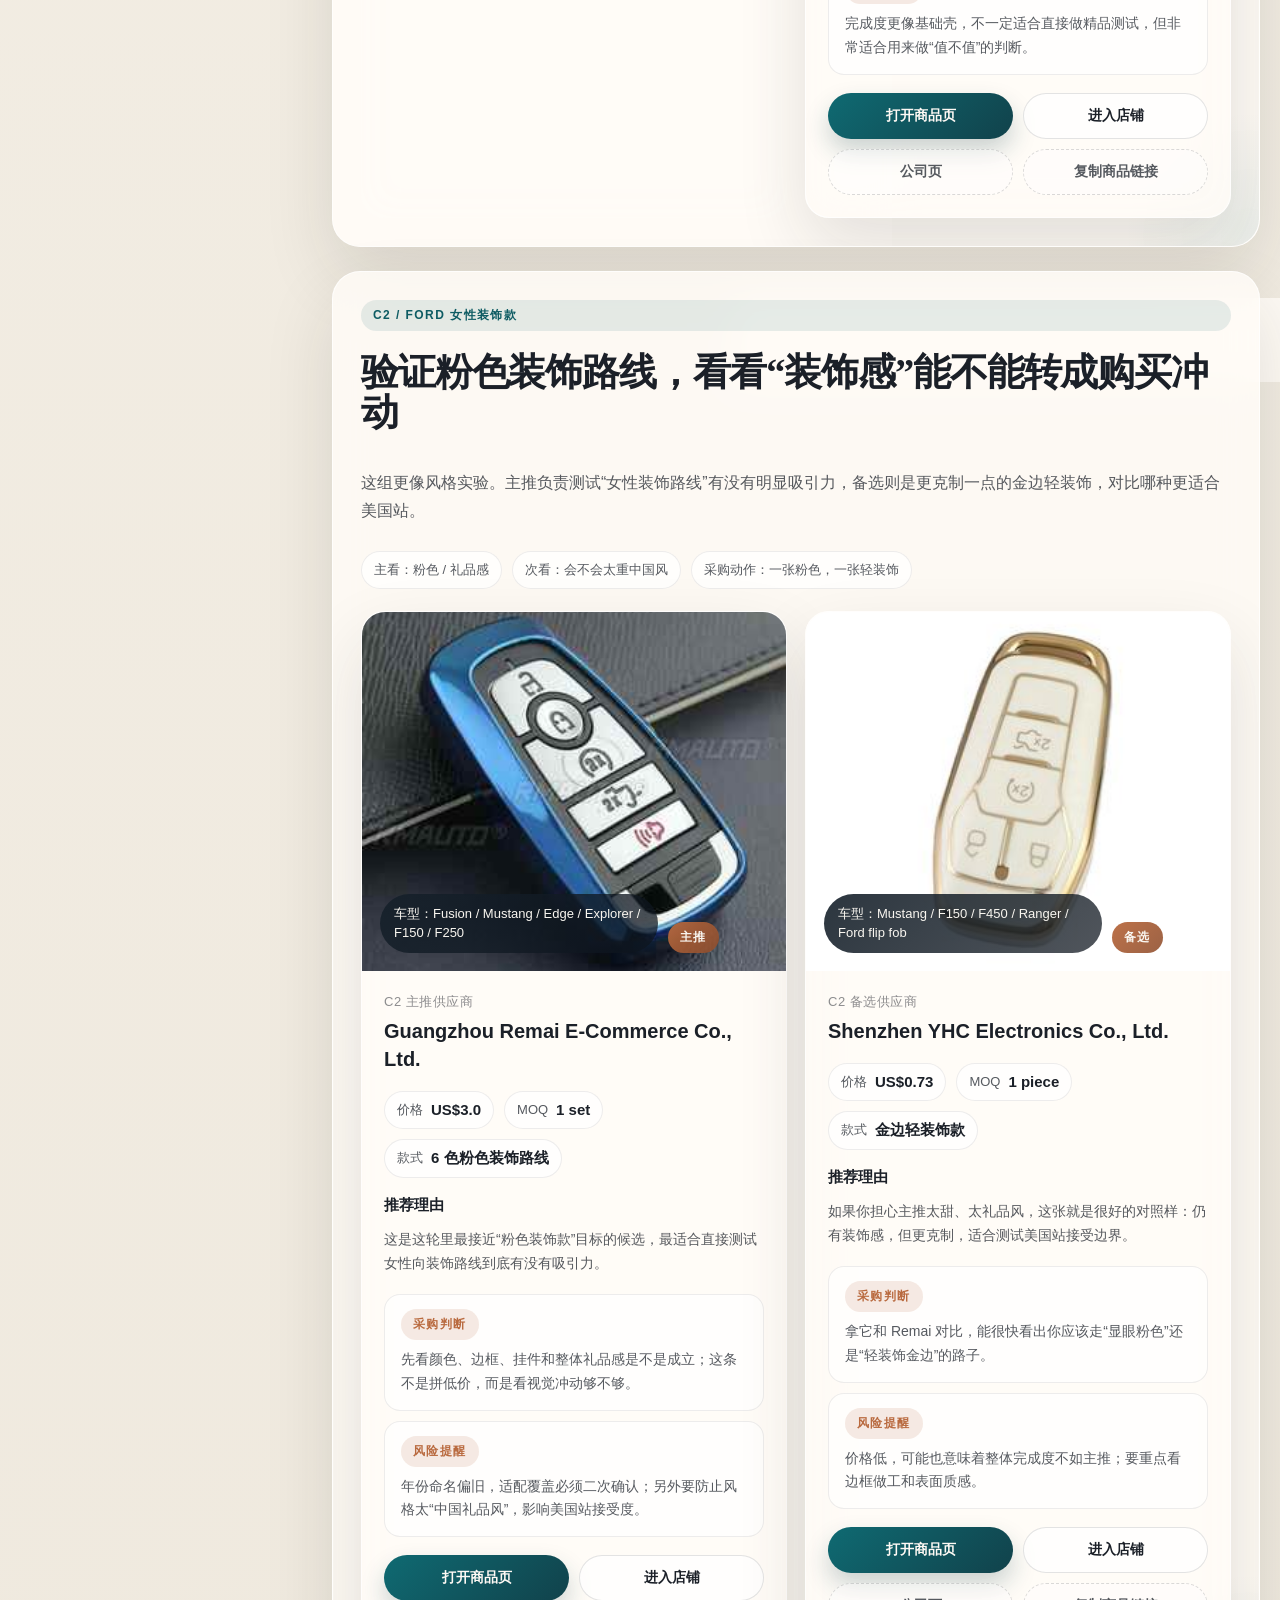
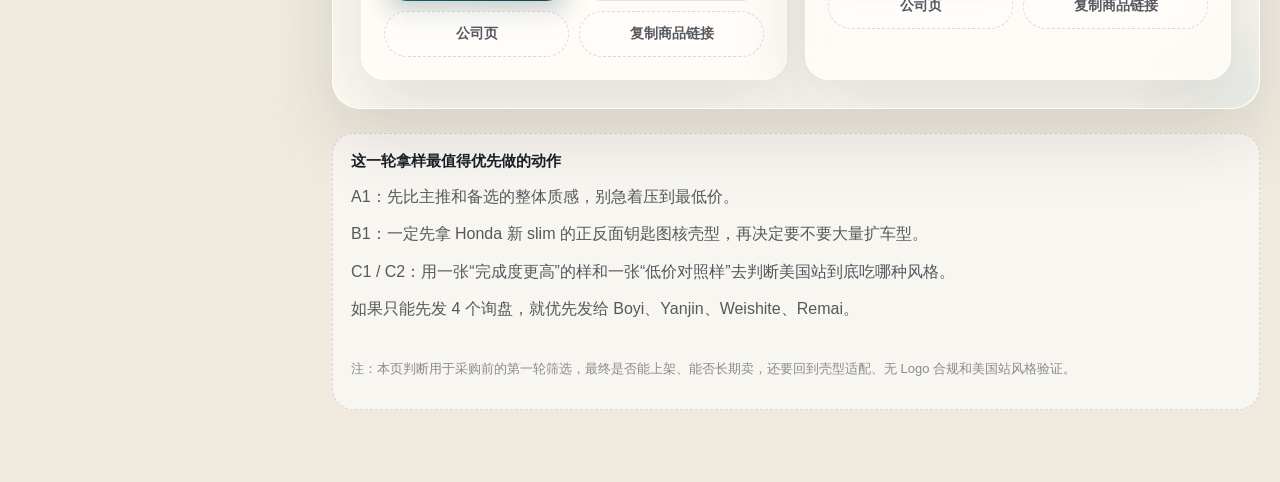
==== commit 23d76482: "Deploy site update: procurement/index.html" ====
--- a/procurement/index.html
+++ b/procurement/index.html
@@ -37,6 +37,52 @@
       </div>
     </section>
 
+    <section class="filter-panel">
+      <div class="filter-copy">
+        <span class="section-kicker">筛选视图</span>
+        <h2>按品牌、风格和推荐角色快速收窄范围</h2>
+        <p>你现在可以先缩到一个品牌，再切风格路线，最后只看主推 / 备选 / 对照样，减少来回滚动的成本。</p>
+      </div>
+      <div class="filter-grid">
+        <label class="filter-field">
+          <span>品牌</span>
+          <select id="brandFilter">
+            <option value="all">全部品牌</option>
+            <option value="toyota">Toyota</option>
+            <option value="honda">Honda</option>
+            <option value="ford">Ford</option>
+          </select>
+        </label>
+
+        <label class="filter-field">
+          <span>风格</span>
+          <select id="styleFilter">
+            <option value="all">全部风格</option>
+            <option value="gift">装饰礼品</option>
+            <option value="fitment">适配优先</option>
+            <option value="set">成套精品</option>
+            <option value="functional">中性功能</option>
+            <option value="female">女性装饰</option>
+          </select>
+        </label>
+
+        <label class="filter-field">
+          <span>推荐角色</span>
+          <select id="roleFilter">
+            <option value="all">全部角色</option>
+            <option value="main">主推</option>
+            <option value="backup">备选</option>
+            <option value="comparison">对照样</option>
+          </select>
+        </label>
+
+        <div class="filter-actions">
+          <button id="clearFilterBtn" class="btn btn-secondary" type="button">清空筛选</button>
+          <p id="filterCount" class="filter-count">当前显示 8 / 8 个供应商卡片</p>
+        </div>
+      </div>
+    </section>
+
     <div class="main-grid">
       <aside class="side-rail">
         <section class="aside-panel">
@@ -76,7 +122,7 @@
           </header>
 
           <div class="offer-grid">
-            <article class="offer-card">
+            <article class="offer-card" data-offer-card data-brand="toyota" data-style="gift" data-role="main">
               <div class="card-media">
                 <img src="./assets/boyi-a1.jpg" alt="Toyota 装饰款主推商品图" loading="lazy" />
                 <div class="media-overlay">
@@ -121,7 +167,7 @@
               </div>
             </article>
 
-            <article class="offer-card">
+            <article class="offer-card" data-offer-card data-brand="toyota" data-style="gift" data-role="backup">
               <div class="card-media">
                 <img src="./assets/yanjin-a1.jpg" alt="Toyota 装饰款备选商品图" loading="lazy" />
                 <div class="media-overlay">
@@ -183,7 +229,7 @@
           </header>
 
           <div class="offer-grid">
-            <article class="offer-card">
+            <article class="offer-card" data-offer-card data-brand="honda" data-style="fitment" data-role="main">
               <div class="card-media">
                 <img src="./assets/yanjin-b1.jpg" alt="Honda 新 Slim 主推商品图" loading="lazy" />
                 <div class="media-overlay">
@@ -228,7 +274,7 @@
               </div>
             </article>
 
-            <article class="offer-card">
+            <article class="offer-card" data-offer-card data-brand="honda" data-style="set" data-role="backup">
               <div class="card-media">
                 <img src="./assets/weishite-b1.jpg" alt="Honda 新 Slim 备选商品图" loading="lazy" />
                 <div class="media-overlay">
@@ -290,7 +336,7 @@
           </header>
 
           <div class="offer-grid">
-            <article class="offer-card">
+            <article class="offer-card" data-offer-card data-brand="ford" data-style="functional" data-role="main">
               <div class="card-media">
                 <img src="./assets/yanjin-c1.jpg" alt="Ford 中性款主推商品图" loading="lazy" />
                 <div class="media-overlay">
@@ -335,7 +381,7 @@
               </div>
             </article>
 
-            <article class="offer-card">
+            <article class="offer-card" data-offer-card data-brand="ford" data-style="functional" data-role="comparison">
               <div class="card-media">
                 <img src="./assets/mebooming-c1.jpg" alt="Ford 中性款成本锚点商品图" loading="lazy" />
                 <div class="media-overlay">
@@ -397,7 +443,7 @@
           </header>
 
           <div class="offer-grid">
-            <article class="offer-card">
+            <article class="offer-card" data-offer-card data-brand="ford" data-style="female" data-role="main">
               <div class="card-media">
                 <img src="./assets/remai-c2.jpg" alt="Ford 女性装饰款主推商品图" loading="lazy" />
                 <div class="media-overlay">
@@ -442,7 +488,7 @@
               </div>
             </article>
 
-            <article class="offer-card">
+            <article class="offer-card" data-offer-card data-brand="ford" data-style="female" data-role="backup">
               <div class="card-media">
                 <img src="./assets/yhc-c2.jpg" alt="Ford 女性装饰款备选商品图" loading="lazy" />
                 <div class="media-overlay">
--- a/procurement/procurement.css
+++ b/procurement/procurement.css
@@ -0,0 +1,594 @@
+:root {
+  --page-bg: #f3efe7;
+  --paper: rgba(255, 252, 247, 0.84);
+  --paper-strong: rgba(255, 252, 247, 0.96);
+  --ink: #1b2028;
+  --ink-soft: rgba(27, 32, 40, 0.74);
+  --muted: rgba(27, 32, 40, 0.5);
+  --line: rgba(27, 32, 40, 0.08);
+  --line-strong: rgba(27, 32, 40, 0.16);
+  --accent: #0e5c63;
+  --accent-soft: rgba(14, 92, 99, 0.1);
+  --signal: #b96a3f;
+  --signal-soft: rgba(185, 106, 63, 0.14);
+  --shadow: 0 30px 70px rgba(32, 31, 28, 0.12);
+  --radius-xl: 28px;
+  --radius-lg: 22px;
+  --radius-md: 16px;
+  --radius-sm: 12px;
+  --max-width: 1460px;
+}
+
+* {
+  box-sizing: border-box;
+}
+
+html {
+  scroll-behavior: smooth;
+}
+
+body {
+  margin: 0;
+  min-height: 100vh;
+  color: var(--ink);
+  background:
+    radial-gradient(circle at top left, rgba(14, 92, 99, 0.18), transparent 28%),
+    radial-gradient(circle at 84% 18%, rgba(185, 106, 63, 0.16), transparent 24%),
+    linear-gradient(180deg, #f7f3eb 0%, #efe9de 100%);
+  font-family: "Microsoft YaHei UI", "PingFang SC", "Hiragino Sans GB", sans-serif;
+}
+
+body::before {
+  content: "";
+  position: fixed;
+  inset: 0;
+  pointer-events: none;
+  background-image:
+    linear-gradient(rgba(255, 255, 255, 0.1) 1px, transparent 1px),
+    linear-gradient(90deg, rgba(27, 32, 40, 0.03) 1px, transparent 1px);
+  background-size: 100% 100%, 24px 24px;
+  opacity: 0.28;
+  mix-blend-mode: multiply;
+}
+
+.shell {
+  position: relative;
+  width: min(calc(100% - 40px), var(--max-width));
+  margin: 0 auto;
+  padding: 36px 0 72px;
+}
+
+.hero {
+  position: relative;
+  overflow: hidden;
+  display: grid;
+  gap: 26px;
+  padding: 34px;
+  border: 1px solid rgba(255, 255, 255, 0.7);
+  border-radius: var(--radius-xl);
+  background:
+    linear-gradient(135deg, rgba(255, 255, 255, 0.78), rgba(255, 252, 247, 0.9)),
+    linear-gradient(120deg, rgba(14, 92, 99, 0.1), transparent 36%);
+  box-shadow: var(--shadow);
+  backdrop-filter: blur(18px);
+}
+
+.hero::after {
+  content: "";
+  position: absolute;
+  inset: auto -12% -38% auto;
+  width: 360px;
+  height: 360px;
+  border-radius: 50%;
+  background: radial-gradient(circle, rgba(14, 92, 99, 0.12) 0%, transparent 65%);
+}
+
+.hero-grid {
+  position: relative;
+  z-index: 1;
+  display: grid;
+  grid-template-columns: minmax(0, 1.3fr) minmax(280px, 420px);
+  gap: 28px;
+}
+
+.eyebrow,
+.card-badge,
+.section-kicker,
+.note-label {
+  display: inline-flex;
+  align-items: center;
+  gap: 8px;
+  padding: 7px 12px;
+  border-radius: 999px;
+  letter-spacing: 0.12em;
+  text-transform: uppercase;
+  font-size: 12px;
+  font-weight: 700;
+}
+
+.eyebrow,
+.card-badge,
+.section-kicker {
+  color: var(--accent);
+  background: rgba(14, 92, 99, 0.1);
+}
+
+.hero h1,
+.sku-header h2 {
+  margin: 12px 0 10px;
+  font-family: Georgia, "Times New Roman", "Songti SC", serif;
+  font-weight: 700;
+  line-height: 1.04;
+  letter-spacing: -0.03em;
+}
+
+.hero h1 {
+  max-width: 11ch;
+  font-size: clamp(42px, 5vw, 70px);
+}
+
+.hero-copy p,
+.sku-summary,
+.overview-card p,
+.card-copy p,
+.aside-panel li {
+  color: var(--ink-soft);
+  line-height: 1.75;
+}
+
+.hero-copy p {
+  max-width: 62ch;
+  margin: 0;
+  font-size: 16px;
+}
+
+.hero-actions {
+  display: flex;
+  flex-wrap: wrap;
+  gap: 12px;
+  margin-top: 22px;
+}
+
+.btn {
+  appearance: none;
+  border: none;
+  border-radius: 999px;
+  padding: 13px 20px;
+  font-size: 14px;
+  font-weight: 600;
+  text-decoration: none;
+  cursor: pointer;
+  transition: transform 180ms ease, box-shadow 180ms ease, background 180ms ease;
+}
+
+.btn:hover {
+  transform: translateY(-1px);
+}
+
+.btn-primary {
+  color: #fffaf5;
+  background: linear-gradient(135deg, #0f6a72, #11424b);
+  box-shadow: 0 12px 24px rgba(17, 66, 75, 0.22);
+}
+
+.btn-secondary {
+  color: var(--ink);
+  background: rgba(255, 255, 255, 0.72);
+  border: 1px solid rgba(27, 32, 40, 0.12);
+}
+
+.btn-ghost {
+  color: var(--ink-soft);
+  background: rgba(255, 255, 255, 0.42);
+  border: 1px dashed rgba(27, 32, 40, 0.16);
+}
+
+.overview-card,
+.aside-panel,
+.sku-section,
+.offer-card {
+  border: 1px solid rgba(255, 255, 255, 0.78);
+  background: var(--paper);
+  backdrop-filter: blur(18px);
+  box-shadow: var(--shadow);
+}
+
+.overview-card {
+  padding: 22px;
+  border-radius: var(--radius-lg);
+}
+
+.overview-card strong {
+  display: block;
+  margin-bottom: 10px;
+  font-size: 14px;
+  letter-spacing: 0.08em;
+  text-transform: uppercase;
+  color: var(--signal);
+}
+
+.overview-points {
+  display: grid;
+  gap: 10px;
+  margin: 18px 0 0;
+  padding: 0;
+  list-style: none;
+}
+
+.overview-points li,
+.aside-panel li {
+  position: relative;
+  padding-left: 16px;
+}
+
+.overview-points li::before,
+.aside-panel li::before {
+  content: "";
+  position: absolute;
+  top: 11px;
+  left: 0;
+  width: 7px;
+  height: 7px;
+  border-radius: 50%;
+  background: var(--signal);
+}
+
+.main-grid {
+  display: grid;
+  grid-template-columns: 290px minmax(0, 1fr);
+  gap: 22px;
+  margin-top: 24px;
+  align-items: start;
+}
+
+.side-rail {
+  position: sticky;
+  top: 24px;
+  display: grid;
+  gap: 18px;
+}
+
+.aside-panel {
+  padding: 22px;
+  border-radius: var(--radius-lg);
+}
+
+.aside-panel h2,
+.aside-panel h3 {
+  margin: 0 0 14px;
+  font-size: 17px;
+}
+
+.aside-panel ul {
+  display: grid;
+  gap: 12px;
+  margin: 0;
+  padding: 0;
+  list-style: none;
+}
+
+.anchor-list a {
+  display: flex;
+  justify-content: space-between;
+  gap: 12px;
+  padding: 12px 14px;
+  border-radius: 14px;
+  color: var(--ink);
+  text-decoration: none;
+  background: rgba(255, 255, 255, 0.66);
+  border: 1px solid rgba(27, 32, 40, 0.08);
+}
+
+.anchor-list small {
+  color: var(--muted);
+}
+
+.content {
+  display: grid;
+  gap: 24px;
+}
+
+.sku-section {
+  position: relative;
+  overflow: hidden;
+  padding: 28px;
+  border-radius: var(--radius-xl);
+}
+
+.sku-section::after {
+  content: "";
+  position: absolute;
+  inset: auto -120px -120px auto;
+  width: 260px;
+  height: 260px;
+  border-radius: 50%;
+  background: radial-gradient(circle, rgba(14, 92, 99, 0.08) 0%, transparent 68%);
+}
+
+.sku-header {
+  position: relative;
+  z-index: 1;
+  display: grid;
+  gap: 10px;
+  margin-bottom: 22px;
+}
+
+.sku-header h2 {
+  font-size: clamp(28px, 3vw, 40px);
+}
+
+.sku-meta {
+  display: flex;
+  flex-wrap: wrap;
+  gap: 10px;
+}
+
+.meta-chip,
+.metric {
+  display: inline-flex;
+  align-items: center;
+  gap: 8px;
+  padding: 9px 12px;
+  border-radius: 999px;
+  background: rgba(255, 255, 255, 0.72);
+  border: 1px solid rgba(27, 32, 40, 0.08);
+  color: var(--ink-soft);
+  font-size: 13px;
+}
+
+.offer-grid {
+  position: relative;
+  z-index: 1;
+  display: grid;
+  grid-template-columns: repeat(2, minmax(0, 1fr));
+  gap: 18px;
+}
+
+.offer-card {
+  overflow: hidden;
+  border-radius: 24px;
+}
+
+.card-media {
+  position: relative;
+  aspect-ratio: 1.18 / 1;
+  overflow: hidden;
+  background:
+    linear-gradient(145deg, rgba(14, 92, 99, 0.1), transparent 62%),
+    linear-gradient(180deg, rgba(250, 247, 240, 0.92), rgba(242, 236, 226, 0.95));
+}
+
+.card-media img {
+  width: 100%;
+  height: 100%;
+  object-fit: cover;
+  display: block;
+}
+
+.media-overlay {
+  position: absolute;
+  inset: auto 18px 18px 18px;
+  display: flex;
+  flex-wrap: wrap;
+  align-items: end;
+  gap: 10px;
+}
+
+.model-pill {
+  max-width: calc(100% - 110px);
+  padding: 10px 14px;
+  border-radius: 999px;
+  color: #f9f6f0;
+  background: linear-gradient(135deg, rgba(21, 32, 42, 0.9), rgba(13, 20, 29, 0.72));
+  font-size: 13px;
+  line-height: 1.5;
+}
+
+.card-badge {
+  color: #f9f6f0;
+  background: linear-gradient(135deg, rgba(185, 106, 63, 0.95), rgba(142, 76, 43, 0.88));
+}
+
+.card-body {
+  display: grid;
+  gap: 18px;
+  padding: 22px;
+}
+
+.card-head {
+  display: grid;
+  gap: 6px;
+}
+
+.supplier-name {
+  margin: 0;
+  font-size: 20px;
+  line-height: 1.4;
+}
+
+.supplier-subtitle {
+  margin: 0;
+  font-size: 13px;
+  color: var(--muted);
+  letter-spacing: 0.04em;
+  text-transform: uppercase;
+}
+
+.metrics {
+  display: flex;
+  flex-wrap: wrap;
+  gap: 10px;
+}
+
+.metric strong {
+  color: var(--ink);
+  font-size: 15px;
+}
+
+.card-copy {
+  display: grid;
+  gap: 12px;
+}
+
+.card-copy h4,
+.quick-notes h3 {
+  margin: 0;
+  font-size: 15px;
+}
+
+.card-copy p {
+  margin: 0;
+  font-size: 14px;
+}
+
+.notes-grid {
+  display: grid;
+  gap: 10px;
+}
+
+.note-box {
+  padding: 14px 16px;
+  border-radius: var(--radius-md);
+  border: 1px solid var(--line);
+  background: rgba(255, 255, 255, 0.64);
+}
+
+.note-label {
+  color: var(--signal);
+  background: var(--signal-soft);
+  margin-bottom: 8px;
+}
+
+.note-box p {
+  margin: 0;
+  color: var(--ink-soft);
+  line-height: 1.7;
+  font-size: 14px;
+}
+
+.card-actions {
+  display: flex;
+  flex-wrap: wrap;
+  gap: 10px;
+}
+
+.card-actions .btn {
+  flex: 1 1 180px;
+  justify-content: center;
+  display: inline-flex;
+  align-items: center;
+}
+
+.quick-notes {
+  display: grid;
+  gap: 12px;
+  padding: 18px;
+  border-radius: var(--radius-lg);
+  border: 1px dashed rgba(27, 32, 40, 0.14);
+  background: rgba(255, 255, 255, 0.58);
+}
+
+.quick-notes ul {
+  display: grid;
+  gap: 10px;
+  margin: 0;
+  padding: 0;
+  list-style: none;
+}
+
+.quick-notes li {
+  color: var(--ink-soft);
+  line-height: 1.7;
+}
+
+.footer-note {
+  margin-top: 26px;
+  color: var(--muted);
+  font-size: 13px;
+}
+
+.copy-toast {
+  position: fixed;
+  right: 20px;
+  bottom: 20px;
+  z-index: 30;
+  padding: 12px 16px;
+  border-radius: 999px;
+  color: #fff7f0;
+  background: rgba(21, 32, 42, 0.92);
+  box-shadow: 0 18px 32px rgba(17, 25, 32, 0.26);
+  font-size: 13px;
+  opacity: 0;
+  transform: translateY(8px);
+  pointer-events: none;
+  transition: opacity 200ms ease, transform 200ms ease;
+}
+
+.copy-toast.is-visible {
+  opacity: 1;
+  transform: translateY(0);
+}
+
+@media (max-width: 1200px) {
+  .main-grid,
+  .hero-grid,
+  .offer-grid {
+    grid-template-columns: 1fr;
+  }
+
+  .side-rail {
+    position: static;
+  }
+}
+
+@media (max-width: 720px) {
+  .shell {
+    width: min(calc(100% - 24px), var(--max-width));
+    padding-top: 18px;
+  }
+
+  .hero,
+  .sku-section {
+    padding: 20px;
+  }
+
+  .hero h1,
+  .sku-header h2 {
+    max-width: none;
+  }
+
+  .card-actions .btn {
+    flex-basis: 100%;
+  }
+
+  .model-pill {
+    max-width: 100%;
+  }
+}
+
+@media print {
+  body {
+    background: #fff;
+  }
+
+  body::before,
+  .side-rail,
+  .hero-actions,
+  .card-actions,
+  .copy-toast {
+    display: none !important;
+  }
+
+  .shell {
+    width: 100%;
+    padding: 0;
+  }
+
+  .hero,
+  .sku-section,
+  .offer-card {
+    box-shadow: none;
+    backdrop-filter: none;
+    background: #fff;
+  }
+}
